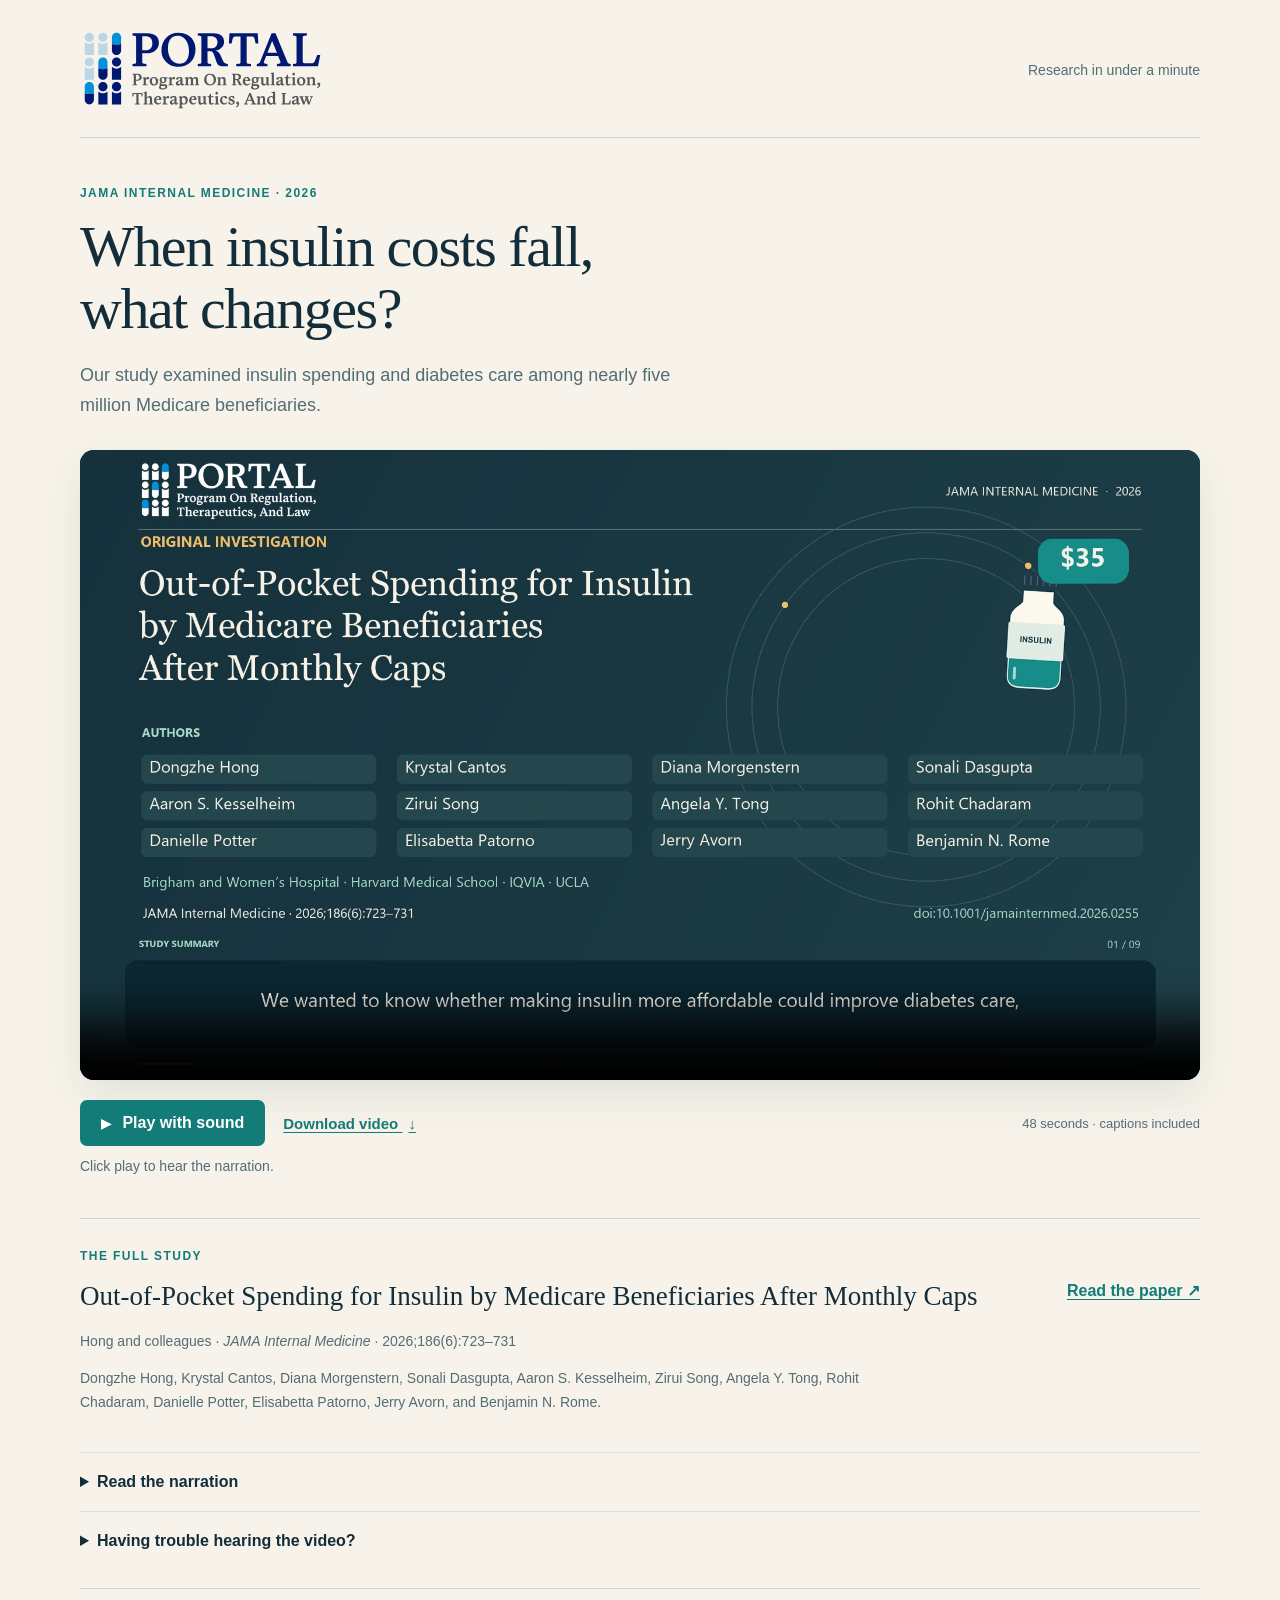
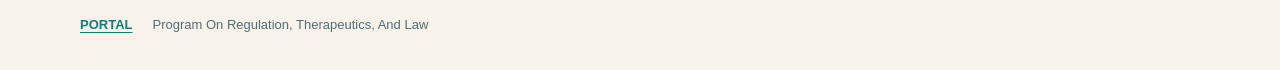
==== index.html @ d19d4ac1 "Publish PORTAL video with compatible audio and sound-enabled player" ====
<!doctype html>
<html lang="en">
<head>
  <meta charset="utf-8">
  <meta name="viewport" content="width=device-width, initial-scale=1">
  <meta name="description" content="A brief animated summary of our JAMA Internal Medicine study on Medicare insulin caps, patient spending, and diabetes care.">
  <title>Insulin costs & diabetes care · PORTAL</title>
  <link rel="icon" href="data:,">
  <link rel="stylesheet" href="styles.css">
</head>
<body>
  <header class="masthead">
    <a href="https://portalresearch.org/about-portal/" aria-label="About PORTAL">
      <img src="assets/Portal_Logo_Hex.svg" alt="PORTAL — Program On Regulation, Therapeutics, And Law" width="280" height="98">
    </a>
    <span>Research in under a minute</span>
  </header>
  <main>
    <div class="intro">
      <p class="eyebrow">JAMA INTERNAL MEDICINE · 2026</p>
      <h1>When insulin costs fall,<br>what changes?</h1>
      <p class="lede">Our study examined insulin spending and diabetes care among nearly five million Medicare beneficiaries.</p>
    </div>
    <section class="film" aria-label="Watch the study summary">
      <video id="study-video" controls playsinline preload="metadata" poster="media/poster.jpg" aria-label="Narrated animation summarizing the Medicare insulin cap study">
        <source src="media/portal-insulin-study.mp4" type="video/mp4">
        <track src="captions.vtt" kind="captions" srclang="en" label="English">
        Your browser does not support this video. <a href="media/portal-insulin-study.mp4">Download the video</a>.
      </video>
      <div class="player-tools">
        <button id="play-sound" type="button"><span aria-hidden="true">▶</span> Play with sound</button>
        <a class="download" href="media/portal-insulin-study.mp4" download="PORTAL-Insulin-Study.mp4">Download video <span aria-hidden="true">↓</span></a>
        <span class="duration">48 seconds · captions included</span>
      </div>
      <p id="playback-status" role="status" aria-live="polite">Click play to hear the narration.</p>
      <noscript><p>Use the video’s play button to hear the narration.</p></noscript>
    </section>
    <section class="study" aria-labelledby="study-title">
      <div>
        <p class="eyebrow">THE FULL STUDY</p>
        <h2 id="study-title">Out-of-Pocket Spending for Insulin by Medicare Beneficiaries After Monthly Caps</h2>
        <p>Hong and colleagues · <i>JAMA Internal Medicine</i> · 2026;186(6):723–731</p>
        <p class="authors">Dongzhe Hong, Krystal Cantos, Diana Morgenstern, Sonali Dasgupta, Aaron S. Kesselheim, Zirui Song, Angela Y. Tong, Rohit Chadaram, Danielle Potter, Elisabetta Patorno, Jerry Avorn, and Benjamin N. Rome.</p>
      </div>
      <a class="article-link" href="https://doi.org/10.1001/jamainternmed.2026.0255">Read the paper <span aria-hidden="true">↗</span></a>
    </section>
    <details class="transcript">
      <summary>Read the narration</summary>
      <p>We wanted to know whether making insulin more affordable could improve diabetes care, so we studied nearly five million Medicare beneficiaries with type two diabetes as the thirty-five-dollar monthly cap rolled out in twenty twenty-one and expanded in twenty twenty-three. After the expansion, insulin users paid about fifty-nine dollars less out of pocket per quarter and filled slightly more insulin. Among patients with lab results, average blood sugar also improved modestly, although serious low-blood-sugar events became slightly more common across the study population. Our findings suggest that lower costs can improve access, while persistent costs for other medicines point to the need for broader affordability policies. You can read our full study in JAMA Internal Medicine.</p>
      <a href="script.txt" download>Download the script</a>
    </details>
    <details class="audio-help">
      <summary>Having trouble hearing the video?</summary>
      <p>Check the video player’s speaker control and your device volume, or play the original narration here.</p>
      <audio id="original-audio" controls preload="none" src="media/narration-original.mp3" aria-label="Original unedited narration"></audio>
      <p><a href="media/narration-original.mp3" download>Download the original recording</a></p>
    </details>
  </main>
  <footer><a href="https://portalresearch.org/">PORTAL</a><span>Program On Regulation, Therapeutics, And Law</span></footer>
  <script src="player.js"></script>
</body>
</html>
---- styles.css ----
:root { color-scheme: light; --ink: #132e3a; --teal: #137b78; --paper: #f7f3ea; --muted: #526d75; }
* { box-sizing: border-box; }
body { margin: 0; background: var(--paper); color: var(--ink); font-family: "Segoe UI", Arial, sans-serif; }
a { color: var(--teal); text-underline-offset: .2em; }
a:hover { color: #074c50; }
button, a, summary { -webkit-tap-highlight-color: transparent; }
:focus-visible { outline: 3px solid #007bac; outline-offset: 5px; }
.masthead, main, footer { width: min(1120px, calc(100% - 64px)); margin-inline: auto; }
.masthead { display: flex; justify-content: space-between; align-items: center; padding: 28px 0 24px; border-bottom: 1px solid #c9d5cf; gap: 24px; }
.masthead img { display: block; width: 245px; height: auto; }
.masthead span { color: var(--muted); font-size: 14px; }
.intro { padding: 48px 0 30px; max-width: 800px; }
.eyebrow { font-size: 12px; letter-spacing: .12em; font-weight: 700; color: var(--teal); margin: 0 0 16px; }
h1 { font-family: Georgia, serif; font-size: clamp(36px, 5vw, 58px); line-height: 1.08; font-weight: 400; letter-spacing: -.025em; margin: 0 0 20px; }
.lede { max-width: 620px; font-size: 18px; line-height: 1.65; color: var(--muted); margin: 0; }
video { display: block; width: 100%; aspect-ratio: 16/9; background: #132e3a; border-radius: 14px; box-shadow: 0 16px 44px #183e4118; }
.player-tools { display: flex; flex-wrap: wrap; align-items: center; gap: 18px; margin: 20px 0 12px; }
button { border: 0; border-radius: 7px; color: white; background: var(--teal); font: 600 16px "Segoe UI", Arial, sans-serif; padding: 14px 21px; cursor: pointer; }
button:hover { background: #0d605e; }
button span { font-size: 13px; margin-right: 7px; }
.download { font-size: 15px; font-weight: 600; }
.download span { margin-left: 6px; }
.duration { margin-left: auto; color: var(--muted); font-size: 13px; }
#playback-status { min-height: 22px; margin: 0; color: var(--muted); font-size: 14px; }
.study { margin: 38px 0 24px; padding-top: 30px; display: flex; align-items: flex-start; gap: 40px; border-top: 1px solid #c9d5cf; }
.study > div { flex: 1; }
h2 { font-family: Georgia, serif; font-weight: 400; font-size: 27px; line-height: 1.3; margin: 0 0 16px; }
.study p:not(.eyebrow) { color: var(--muted); font-size: 14px; line-height: 1.65; }
.study .authors { max-width: 820px; }
.article-link { white-space: nowrap; font-weight: 600; padding-top: 32px; }
details { padding: 20px 0; border-top: 1px solid #d7ded6; }
summary { cursor: pointer; font-weight: 600; }
details p { max-width: 850px; color: var(--muted); line-height: 1.8; }
audio { display: block; width: min(100%, 560px); margin-top: 18px; }
footer { border-top: 1px solid #c9d5cf; padding: 28px 0 38px; margin-top: 18px; display: flex; gap: 20px; align-items: center; font-size: 13px; color: var(--muted); }
footer a { font-weight: 700; }
@media (max-width: 640px) {
  .masthead, main, footer { width: calc(100% - 32px); }
  .masthead { padding: 20px 0; }
  .masthead img { width: 190px; }
  .masthead > span { display: none; }
  .intro { padding-top: 32px; }
  .lede { font-size: 16px; }
  .player-tools { gap: 15px; }
  .duration { width: 100%; margin-left: 0; }
  .study { flex-direction: column; gap: 4px; }
  .article-link { padding-top: 0; }
  h2 { font-size: 23px; }
  footer { align-items: flex-start; }
}
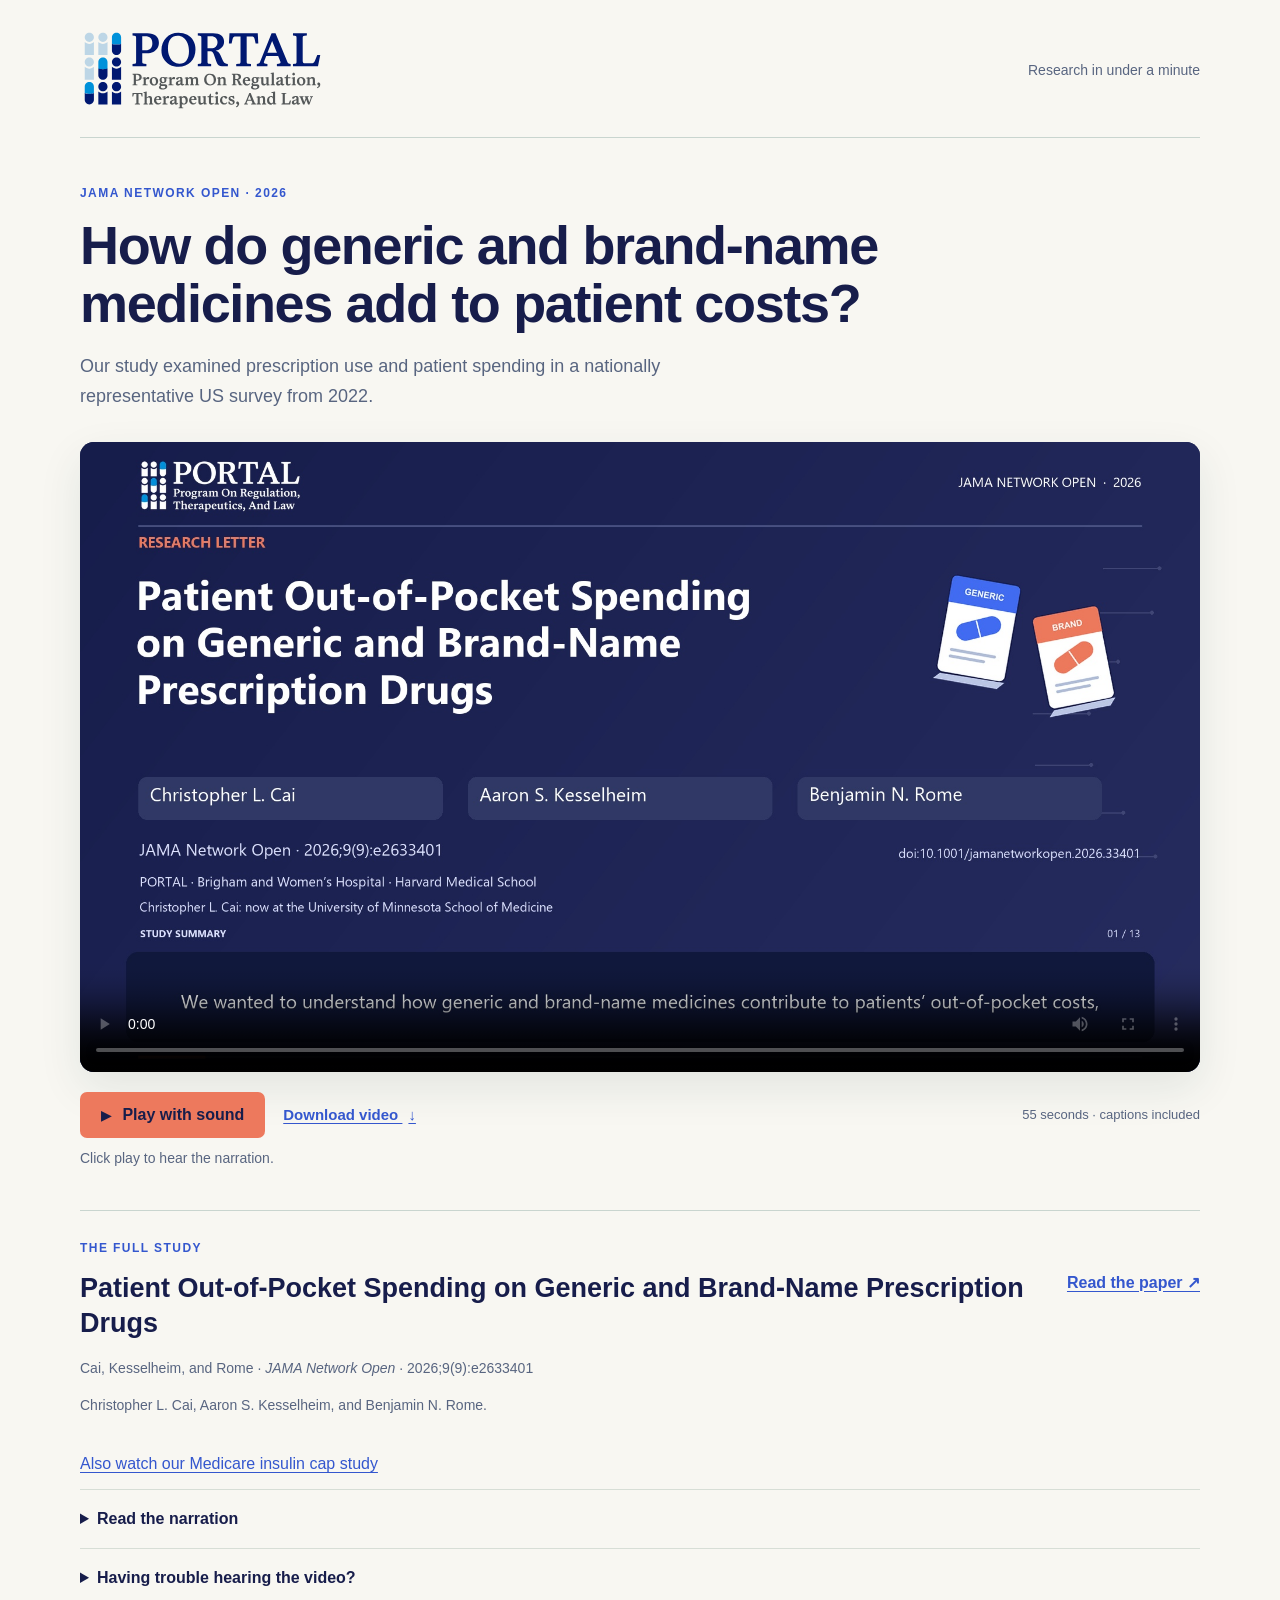
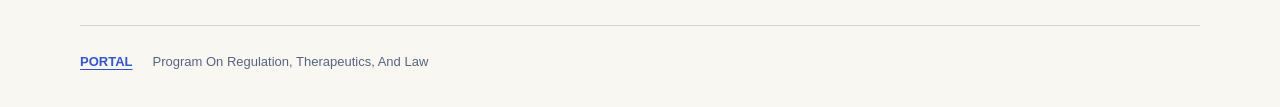
==== commit 7fc99f02: "Publish generic and brand-name drug spending video" ====
--- a/index.html
+++ b/index.html
@@ -3,12 +3,12 @@
 <head>
   <meta charset="utf-8">
   <meta name="viewport" content="width=device-width, initial-scale=1">
-  <meta name="description" content="A brief animated summary of our JAMA Internal Medicine study on Medicare insulin caps, patient spending, and diabetes care.">
-  <title>Insulin costs & diabetes care · PORTAL</title>
+  <meta name="description" content="A narrated PORTAL animation about patient spending on generic and brand-name prescription drugs, with findings and policy implications from JAMA Network Open.">
+  <title>Generic and brand-name drug costs · PORTAL</title>
   <link rel="icon" href="data:,">
   <link rel="stylesheet" href="styles.css">
 </head>
-<body>
+<body class="generic-spending">
   <header class="masthead">
     <a href="https://portalresearch.org/about-portal/" aria-label="About PORTAL">
       <img src="assets/Portal_Logo_Hex.svg" alt="PORTAL — Program On Regulation, Therapeutics, And Law" width="280" height="98">
@@ -17,20 +17,20 @@
   </header>
   <main>
     <div class="intro">
-      <p class="eyebrow">JAMA INTERNAL MEDICINE · 2026</p>
-      <h1>When insulin costs fall,<br>what changes?</h1>
-      <p class="lede">Our study examined insulin spending and diabetes care among nearly five million Medicare beneficiaries.</p>
+      <p class="eyebrow">JAMA NETWORK OPEN · 2026</p>
+      <h1>How do generic and brand-name<br>medicines add to patient costs?</h1>
+      <p class="lede">Our study examined prescription use and patient spending in a nationally representative US survey from 2022.</p>
     </div>
     <section class="film" aria-label="Watch the study summary">
-      <video id="study-video" controls playsinline preload="metadata" poster="media/poster.jpg" aria-label="Narrated animation summarizing the Medicare insulin cap study">
-        <source src="media/portal-insulin-study.mp4" type="video/mp4">
-        <track src="captions.vtt" kind="captions" srclang="en" label="English">
-        Your browser does not support this video. <a href="media/portal-insulin-study.mp4">Download the video</a>.
+      <video id="study-video" controls playsinline preload="metadata" poster="media/generic-spending-poster.jpg" aria-label="Narrated animation summarizing the generic and brand-name prescription drug spending study">
+        <source src="media/portal-generic-spending.mp4" type="video/mp4">
+        <track src="generic-spending/captions.vtt" kind="captions" srclang="en" label="English">
+        Your browser does not support this video. <a href="media/portal-generic-spending.mp4">Download the video</a>.
       </video>
       <div class="player-tools">
         <button id="play-sound" type="button"><span aria-hidden="true">▶</span> Play with sound</button>
-        <a class="download" href="media/portal-insulin-study.mp4" download="PORTAL-Insulin-Study.mp4">Download video <span aria-hidden="true">↓</span></a>
-        <span class="duration">48 seconds · captions included</span>
+        <a class="download" href="media/portal-generic-spending.mp4" download="PORTAL-Generic-Drug-Costs.mp4">Download video <span aria-hidden="true">↓</span></a>
+        <span class="duration">55 seconds · captions included</span>
       </div>
       <p id="playback-status" role="status" aria-live="polite">Click play to hear the narration.</p>
       <noscript><p>Use the video’s play button to hear the narration.</p></noscript>
@@ -38,22 +38,24 @@
     <section class="study" aria-labelledby="study-title">
       <div>
         <p class="eyebrow">THE FULL STUDY</p>
-        <h2 id="study-title">Out-of-Pocket Spending for Insulin by Medicare Beneficiaries After Monthly Caps</h2>
-        <p>Hong and colleagues · <i>JAMA Internal Medicine</i> · 2026;186(6):723–731</p>
-        <p class="authors">Dongzhe Hong, Krystal Cantos, Diana Morgenstern, Sonali Dasgupta, Aaron S. Kesselheim, Zirui Song, Angela Y. Tong, Rohit Chadaram, Danielle Potter, Elisabetta Patorno, Jerry Avorn, and Benjamin N. Rome.</p>
+        <h2 id="study-title">Patient Out-of-Pocket Spending on Generic and Brand-Name Prescription Drugs</h2>
+        <p>Cai, Kesselheim, and Rome · <i>JAMA Network Open</i> · 2026;9(9):e2633401</p>
+        <p class="authors">Christopher L. Cai, Aaron S. Kesselheim, and Benjamin N. Rome.</p>
       </div>
-      <a class="article-link" href="https://doi.org/10.1001/jamainternmed.2026.0255">Read the paper <span aria-hidden="true">↗</span></a>
+      <a class="article-link" href="https://jamanetwork.com/journals/jamanetworkopen/fullarticle/2853920">Read the paper <span aria-hidden="true">↗</span></a>
     </section>
+    <p><a href="insulin.html">Also watch our Medicare insulin cap study</a></p>
     <details class="transcript">
       <summary>Read the narration</summary>
-      <p>We wanted to know whether making insulin more affordable could improve diabetes care, so we studied nearly five million Medicare beneficiaries with type two diabetes as the thirty-five-dollar monthly cap rolled out in twenty twenty-one and expanded in twenty twenty-three. After the expansion, insulin users paid about fifty-nine dollars less out of pocket per quarter and filled slightly more insulin. Among patients with lab results, average blood sugar also improved modestly, although serious low-blood-sugar events became slightly more common across the study population. Our findings suggest that lower costs can improve access, while persistent costs for other medicines point to the need for broader affordability policies. You can read our full study in JAMA Internal Medicine.</p>
-      <a href="script.txt" download>Download the script</a>
+      <p>We wanted to understand how generic and brand-name medicines contribute to patients’ out-of-pocket costs, so we analyzed a nationally representative survey of prescription use and spending in twenty twenty-two. More than half of Americans filled a generic prescription, compared with about one in six who filled a brand-name prescription. Although brand-name drugs were more expensive per medicine, generics accounted for fifty-five percent of total out-of-pocket prescription spending. Our findings suggest that policies to reduce patients’ costs should address both. Lower brand-name prices could reduce what patients pay through deductibles and coinsurance. For generics, we highlight changes in insurance benefits: limiting out-of-pocket costs for high-value generic medicines, preventing patient charges from exceeding cash prices, or eliminating generic copayments altogether. These approaches address both the prices of medicines and how insurance determines patients’ costs. You can read our full study in JAMA Network Open.</p>
+      <a href="generic-spending/script.txt" download>Download the script</a>
     </details>
     <details class="audio-help">
       <summary>Having trouble hearing the video?</summary>
       <p>Check the video player’s speaker control and your device volume, or play the original narration here.</p>
-      <audio id="original-audio" controls preload="none" src="media/narration-original.mp3" aria-label="Original unedited narration"></audio>
-      <p><a href="media/narration-original.mp3" download>Download the original recording</a></p>
+      <audio id="original-audio" controls preload="none" src="media/generic-spending-narration-original.mp3" aria-label="Original unedited narration"></audio>
+      <p><a href="media/generic-spending-narration-original.mp3" download>Download the original recording</a></p>
+      <p><a href="archive/portal-generic-spending-original-audio.mp4" download>Download the video master with the original audio stream</a></p>
     </details>
   </main>
   <footer><a href="https://portalresearch.org/">PORTAL</a><span>Program On Regulation, Therapeutics, And Law</span></footer>
--- a/styles.css
+++ b/styles.css
@@ -48,3 +48,10 @@
   h2 { font-size: 23px; }
   footer { align-items: flex-start; }
 }
+
+.generic-spending { --ink: #171d4b; --teal: #3457ce; --paper: #f8f7f2; --muted: #586580; }
+.generic-spending h1, .generic-spending h2 { font-family: "Segoe UI", Arial, sans-serif; font-weight: 700; }
+.generic-spending h1 { font-size: clamp(34px, 4.5vw, 54px); }
+.generic-spending button { background: #ed795d; color: #171d4b; }
+.generic-spending button:hover { background: #e4684a; }
+.generic-spending video { background: #171d4b; }
